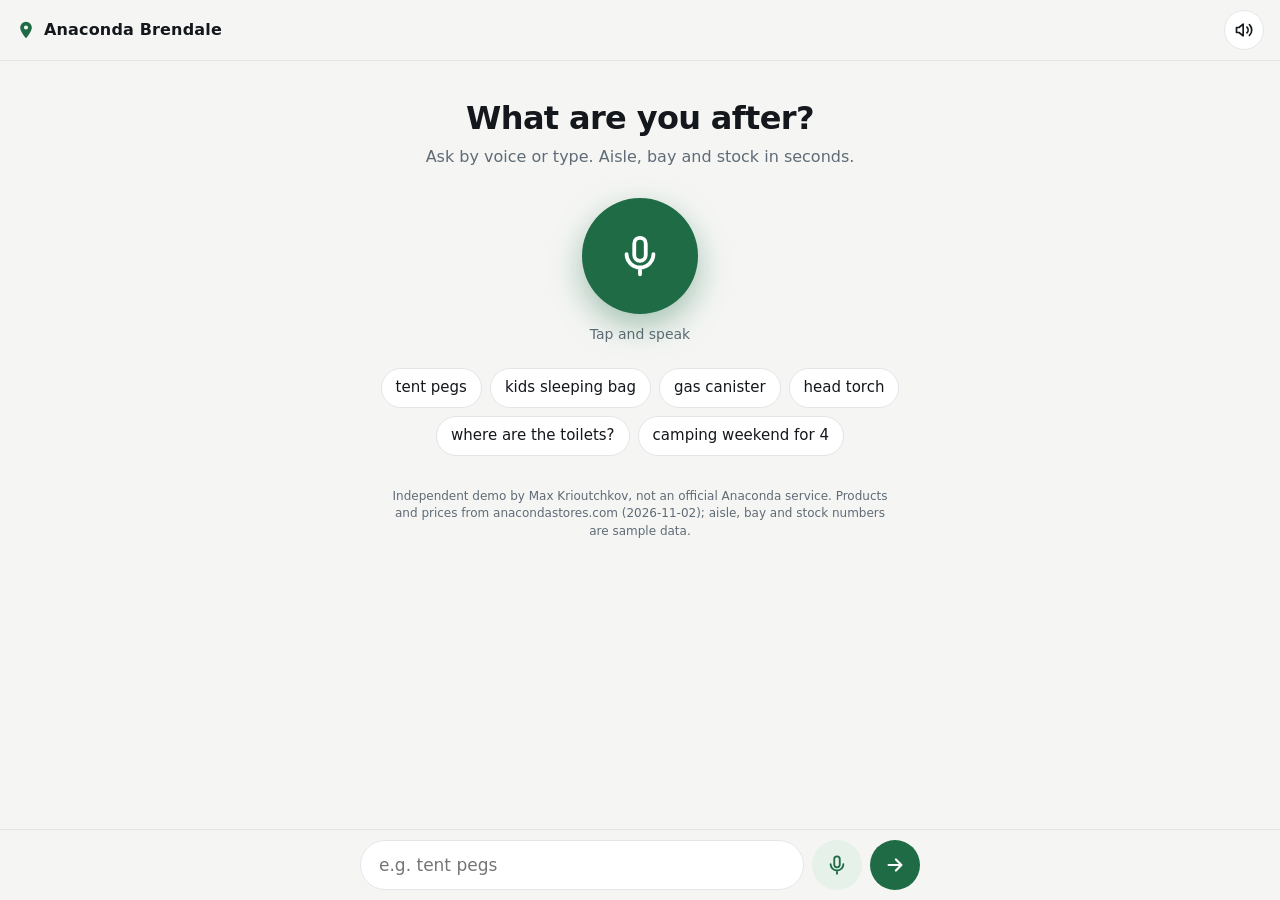
==== index.html @ 710684ce "Aisle: in-store product finder (voice + text) over a 1,097-product catalogue Static site: local sear" ====
<!doctype html>
<html lang="en-AU">
<head>
<meta charset="utf-8">
<meta name="viewport" content="width=device-width, initial-scale=1, viewport-fit=cover">
<meta name="robots" content="noindex, nofollow">
<meta name="theme-color" content="#f5f6f4" media="(prefers-color-scheme: light)">
<meta name="theme-color" content="#0f1315" media="(prefers-color-scheme: dark)">
<title>Find it in store</title>
<link rel="stylesheet" href="style.css">
</head>
<body>
<header class="top">
  <div class="store">
    <svg viewBox="0 0 24 24" fill="currentColor" aria-hidden="true"><path d="M12 2a7 7 0 0 0-7 7c0 5.2 7 13 7 13s7-7.8 7-13a7 7 0 0 0-7-7Zm0 9.5A2.5 2.5 0 1 1 12 6.5a2.5 2.5 0 0 1 0 5Z"/></svg>
    <span id="storeName">Anaconda</span>
  </div>
  <button id="speak" class="icon-btn" type="button" aria-pressed="true" aria-label="Read answers aloud">
    <svg viewBox="0 0 24 24" fill="none" stroke="currentColor" stroke-width="2" stroke-linecap="round" stroke-linejoin="round" aria-hidden="true"><path d="M11 5 6 9H3v6h3l5 4V5Z"/><path class="wave" d="M15.5 8.5a5 5 0 0 1 0 7M18.5 5.5a9 9 0 0 1 0 13"/></svg>
  </button>
</header>

<main id="feed" aria-live="polite">
  <section id="welcome" class="welcome">
    <h1>What are you after?</h1>
    <p>Ask by voice or type. Aisle, bay and stock in seconds.</p>
    <button id="bigMic" class="big-mic" type="button" aria-label="Tap and speak">
      <svg viewBox="0 0 24 24" fill="none" stroke="currentColor" stroke-width="2" stroke-linecap="round" stroke-linejoin="round" aria-hidden="true"><rect x="9" y="2.5" width="6" height="12" rx="3"/><path d="M5 11a7 7 0 0 0 14 0M12 18v3.5"/></svg>
    </button>
    <p class="hint" id="hint">Tap and speak</p>
    <div class="chips" id="chips"></div>
  </section>
</main>

<form id="composer" class="composer" autocomplete="off">
  <div class="bar">
    <input id="q" type="search" enterkeyhint="search" placeholder="e.g. tent pegs" aria-label="What are you looking for?">
    <button id="mic" class="mic" type="button" aria-label="Speak">
      <svg viewBox="0 0 24 24" fill="none" stroke="currentColor" stroke-width="2" stroke-linecap="round" stroke-linejoin="round" aria-hidden="true"><rect x="9" y="2.5" width="6" height="12" rx="3"/><path d="M5 11a7 7 0 0 0 14 0M12 18v3.5"/></svg>
    </button>
    <button class="send" type="submit" aria-label="Search">
      <svg viewBox="0 0 24 24" fill="none" stroke="currentColor" stroke-width="2.4" stroke-linecap="round" stroke-linejoin="round" aria-hidden="true"><path d="M5 12h14M13 6l6 6-6 6"/></svg>
    </button>
  </div>
</form>

<script src="config.js"></script>
<script src="app.js"></script>
</body>
</html>
---- style.css ----
:root {
  --bg: #f5f6f4;
  --card: #ffffff;
  --ink: #14181c;
  --muted: #5f6b76;
  --line: #e2e6e9;
  --accent: #1e6b45;
  --accent-ink: #ffffff;
  --accent-soft: #e5f1e9;
  --warn: #a8540c;
  --warn-soft: #fcefe1;
  --bad: #b42318;
  --bad-soft: #fdeceb;
  --shadow: 0 1px 2px rgba(16, 24, 40, .05), 0 6px 20px rgba(16, 24, 40, .06);
}
@media (prefers-color-scheme: dark) {
  :root {
    --bg: #0f1315;
    --card: #171c1f;
    --ink: #eef1f3;
    --muted: #9aa6af;
    --line: #283035;
    --accent: #43a873;
    --accent-ink: #05120a;
    --accent-soft: #15301f;
    --warn: #f0a560;
    --warn-soft: #34240f;
    --bad: #f28b78;
    --bad-soft: #3a1a16;
    --shadow: none;
  }
}

* { box-sizing: border-box; }
html, body { margin: 0; background: var(--bg); color: var(--ink); }
body {
  min-height: 100dvh;
  font: 16px/1.45 system-ui, -apple-system, "Segoe UI", Roboto, Helvetica, Arial, sans-serif;
  -webkit-text-size-adjust: 100%;
  -webkit-tap-highlight-color: transparent;
}
button { font: inherit; color: inherit; cursor: pointer; }
svg { display: block; }

.top {
  position: sticky; top: 0; z-index: 5;
  display: flex; align-items: center; justify-content: space-between; gap: 12px;
  padding: 10px 16px;
  background: color-mix(in srgb, var(--bg) 86%, transparent);
  backdrop-filter: blur(12px); -webkit-backdrop-filter: blur(12px);
  border-bottom: 1px solid var(--line);
}
.store { display: flex; align-items: center; gap: 8px; font-weight: 650; letter-spacing: .01em; }
.store svg { color: var(--accent); width: 20px; height: 20px; }
.icon-btn {
  width: 40px; height: 40px; border-radius: 50%; border: 1px solid var(--line);
  background: var(--card); display: grid; place-items: center;
}
.icon-btn svg { width: 20px; height: 20px; }
.icon-btn[aria-pressed="false"] { color: var(--muted); }

main { max-width: 560px; margin: 0 auto; padding: 8px 16px 132px; }

.welcome { text-align: center; padding: 32px 0 4px; }
.welcome h1 { font-size: 32px; line-height: 1.12; letter-spacing: -.02em; margin: 0 0 8px; }
.welcome p { color: var(--muted); margin: 0; }
.big-mic {
  position: relative; margin: 30px auto 10px; width: 116px; height: 116px;
  border: 0; border-radius: 50%; background: var(--accent); color: var(--accent-ink);
  display: grid; place-items: center;
  box-shadow: 0 12px 32px color-mix(in srgb, var(--accent) 38%, transparent);
  transition: transform .15s ease;
}
.big-mic:active { transform: scale(.96); }
.big-mic svg { width: 46px; height: 46px; }
.hint { font-size: 14px; min-height: 20px; }
.listening .big-mic::before, .listening .mic::before {
  content: ""; position: absolute; inset: -9px; border-radius: 50%;
  border: 3px solid var(--accent); animation: pulse 1.1s ease-out infinite;
}
@keyframes pulse { from { transform: scale(.92); opacity: .9; } to { transform: scale(1.32); opacity: 0; } }

.chips { display: flex; flex-wrap: wrap; justify-content: center; gap: 8px; margin-top: 24px; }
.chip {
  border: 1px solid var(--line); background: var(--card); border-radius: 999px;
  padding: 8px 14px; font-size: 15px;
}
.chip:active { background: var(--accent-soft); }

.composer {
  position: fixed; left: 0; right: 0; bottom: 0; z-index: 6;
  padding: 10px 12px calc(10px + env(safe-area-inset-bottom));
  background: color-mix(in srgb, var(--bg) 90%, transparent);
  backdrop-filter: blur(12px); -webkit-backdrop-filter: blur(12px);
  border-top: 1px solid var(--line);
}
.bar { display: flex; gap: 8px; align-items: center; max-width: 560px; margin: 0 auto; }
.bar input {
  flex: 1; min-width: 0; height: 50px; padding: 0 18px;
  border: 1px solid var(--line); border-radius: 999px; outline: none;
  background: var(--card); color: var(--ink); font: inherit; font-size: 17px;
}
.bar input:focus { border-color: var(--accent); box-shadow: 0 0 0 3px var(--accent-soft); }
.mic, .send {
  position: relative; flex: none; width: 50px; height: 50px; border: 0; border-radius: 50%;
  display: grid; place-items: center;
}
.mic { background: var(--accent-soft); color: var(--accent); }
.send { background: var(--accent); color: var(--accent-ink); }
.mic svg, .send svg { width: 22px; height: 22px; }

.turn { margin-top: 20px; animation: rise .22s ease-out; }
@keyframes rise { from { opacity: 0; transform: translateY(6px); } to { opacity: 1; transform: none; } }
.you { display: flex; justify-content: flex-end; }
.you span {
  max-width: 85%; padding: 9px 15px; border-radius: 18px 18px 4px 18px;
  background: var(--accent); color: var(--accent-ink);
}
.answer {
  margin-top: 10px; padding: 14px; border-radius: 18px;
  background: var(--card); border: 1px solid var(--line); box-shadow: var(--shadow);
}
.say { margin: 2px 2px 12px; font-size: 18px; line-height: 1.35; font-weight: 600; }
.say:last-child { margin-bottom: 2px; }
.sub { margin: -6px 2px 12px; color: var(--muted); font-size: 14px; }

.items { display: grid; gap: 8px; }
.item {
  display: grid; grid-template-columns: 64px 1fr; gap: 12px; align-items: center;
  padding: 8px; border: 1px solid var(--line); border-radius: 14px;
  color: inherit; text-decoration: none;
}
.item img, .item .noimg {
  width: 64px; height: 64px; border-radius: 10px; object-fit: contain; background: #fff;
}
.item .name {
  font-size: 15px; font-weight: 600; line-height: 1.25;
  display: -webkit-box; -webkit-line-clamp: 2; -webkit-box-orient: vertical; overflow: hidden;
}
.item .label { display: block; color: var(--muted); font-size: 12px; margin-bottom: 2px; }
.meta { display: flex; flex-wrap: wrap; align-items: center; gap: 6px; margin-top: 6px; font-size: 13px; }
.price { font-weight: 700; margin-right: 2px; }
.pill {
  display: inline-flex; align-items: center; gap: 4px; padding: 3px 9px;
  border-radius: 999px; font-size: 12.5px; font-weight: 650; white-space: nowrap;
}
.pill.where { background: var(--ink); color: var(--bg); }
.pill.ok { background: var(--accent-soft); color: var(--accent); }
.pill.low { background: var(--warn-soft); color: var(--warn); }
.pill.out { background: var(--bad-soft); color: var(--bad); }
.qty { font-weight: 700; color: var(--muted); }
.more {
  width: 100%; margin-top: 8px; padding: 10px; border: 1px dashed var(--line);
  border-radius: 12px; background: none; color: var(--muted); font-size: 14px;
}

.map { margin-top: 12px; border-radius: 14px; overflow: hidden; border: 1px solid var(--line); }
.map svg { width: 100%; height: auto; }
.m-floor { fill: var(--bg); }
.m-wall { fill: none; stroke: var(--muted); stroke-width: 1.5; opacity: .55; }
.m-aisle { fill: var(--line); }
.m-aisle.on { fill: var(--accent); }
.m-num { fill: var(--muted); font: 600 7.5px system-ui, sans-serif; text-anchor: middle; }
.m-num.on { fill: var(--accent); font-size: 9px; }
.m-dept { fill: var(--muted); font: 600 7px system-ui, sans-serif; text-anchor: middle; letter-spacing: .08em; text-transform: uppercase; }
.m-zone { fill: var(--card); stroke: var(--line); }
.m-zone.on { fill: var(--accent-soft); stroke: var(--accent); }
.m-zlabel { fill: var(--muted); font: 600 7.5px system-ui, sans-serif; text-anchor: middle; }
.m-path { fill: none; stroke: var(--accent); stroke-width: 2; stroke-dasharray: 4 3; stroke-linecap: round; stroke-linejoin: round; }
.m-bay { fill: var(--accent); stroke: var(--card); stroke-width: 2; }
.m-you { fill: #2563eb; stroke: var(--card); stroke-width: 2; }
.m-youlabel { fill: #2563eb; font: 700 7.5px system-ui, sans-serif; text-anchor: middle; }

.staff { margin-top: 16px; padding: 14px; border-radius: 18px; background: var(--card); border: 1px solid var(--line); }
.staff h2 { font-size: 16px; margin: 0 0 4px; }
.staff ol { margin: 10px 0 0; padding-left: 20px; font-size: 14px; }
.staff .miss { color: var(--bad); font-weight: 600; }

.toast {
  position: fixed; left: 50%; bottom: 84px; transform: translateX(-50%); z-index: 9;
  max-width: calc(100% - 32px); padding: 10px 14px; border-radius: 12px;
  background: var(--ink); color: var(--bg); font-size: 14px; box-shadow: var(--shadow);
}
.fine { margin: 28px 8px 0; color: var(--muted); font-size: 12px; text-align: center; }
.turn { scroll-margin-top: 72px; }
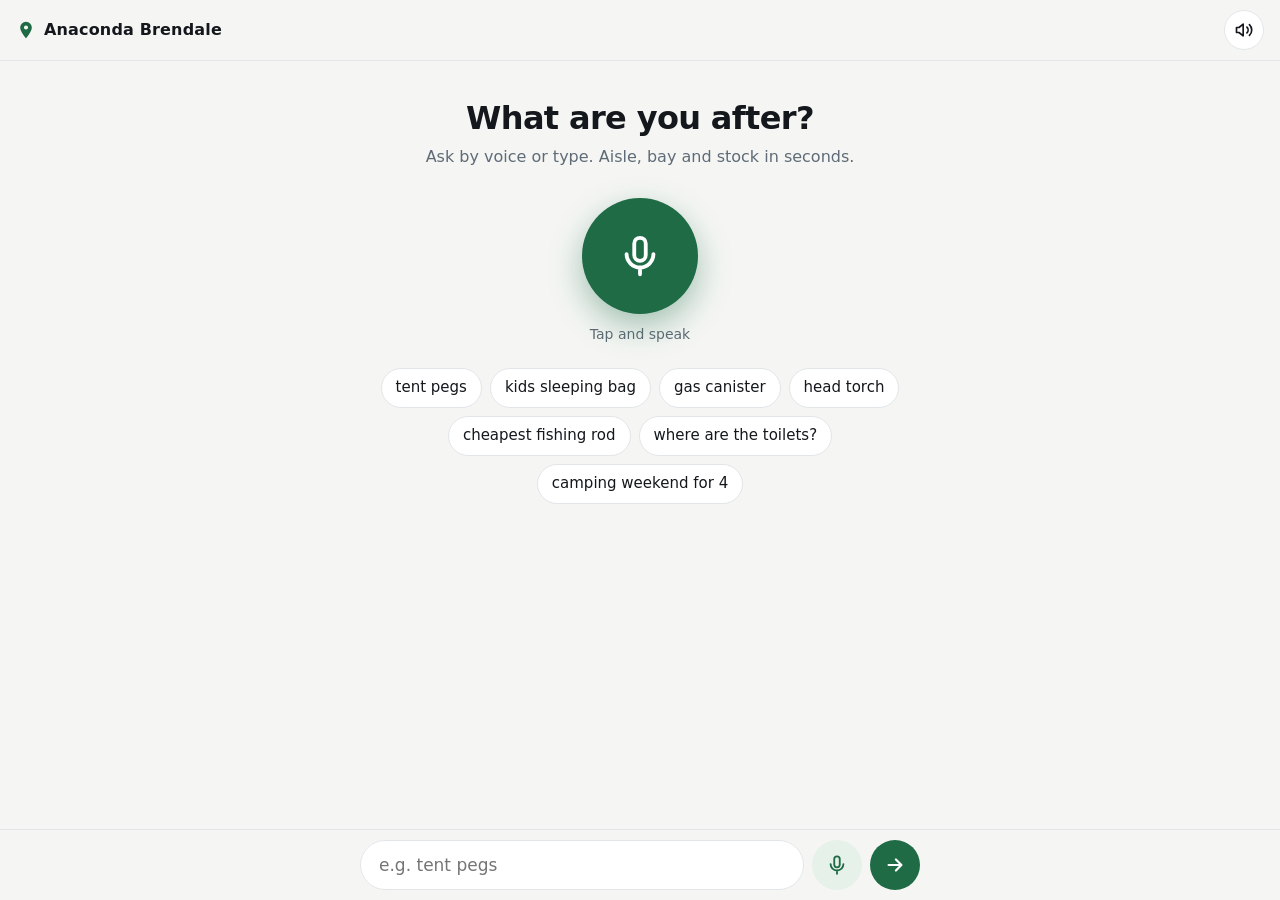
==== commit c280d779: "Full catalogue, exact answers, general voice correction, AI on the public link Catalogue: 11,898 pro" ====
--- a/index.html
+++ b/index.html
@@ -45,6 +45,7 @@
 </form>
 
 <script src="config.js"></script>
+<script src="engine.js"></script>
 <script src="app.js"></script>
 </body>
 </html>
--- a/style.css
+++ b/style.css
@@ -181,5 +181,6 @@
   max-width: calc(100% - 32px); padding: 10px 14px; border-radius: 12px;
   background: var(--ink); color: var(--bg); font-size: 14px; box-shadow: var(--shadow);
 }
-.fine { margin: 28px 8px 0; color: var(--muted); font-size: 12px; text-align: center; }
 .turn { scroll-margin-top: 72px; }
+.say.wait { animation: breathe 1s ease-in-out infinite; }
+@keyframes breathe { 50% { opacity: .35; } }
